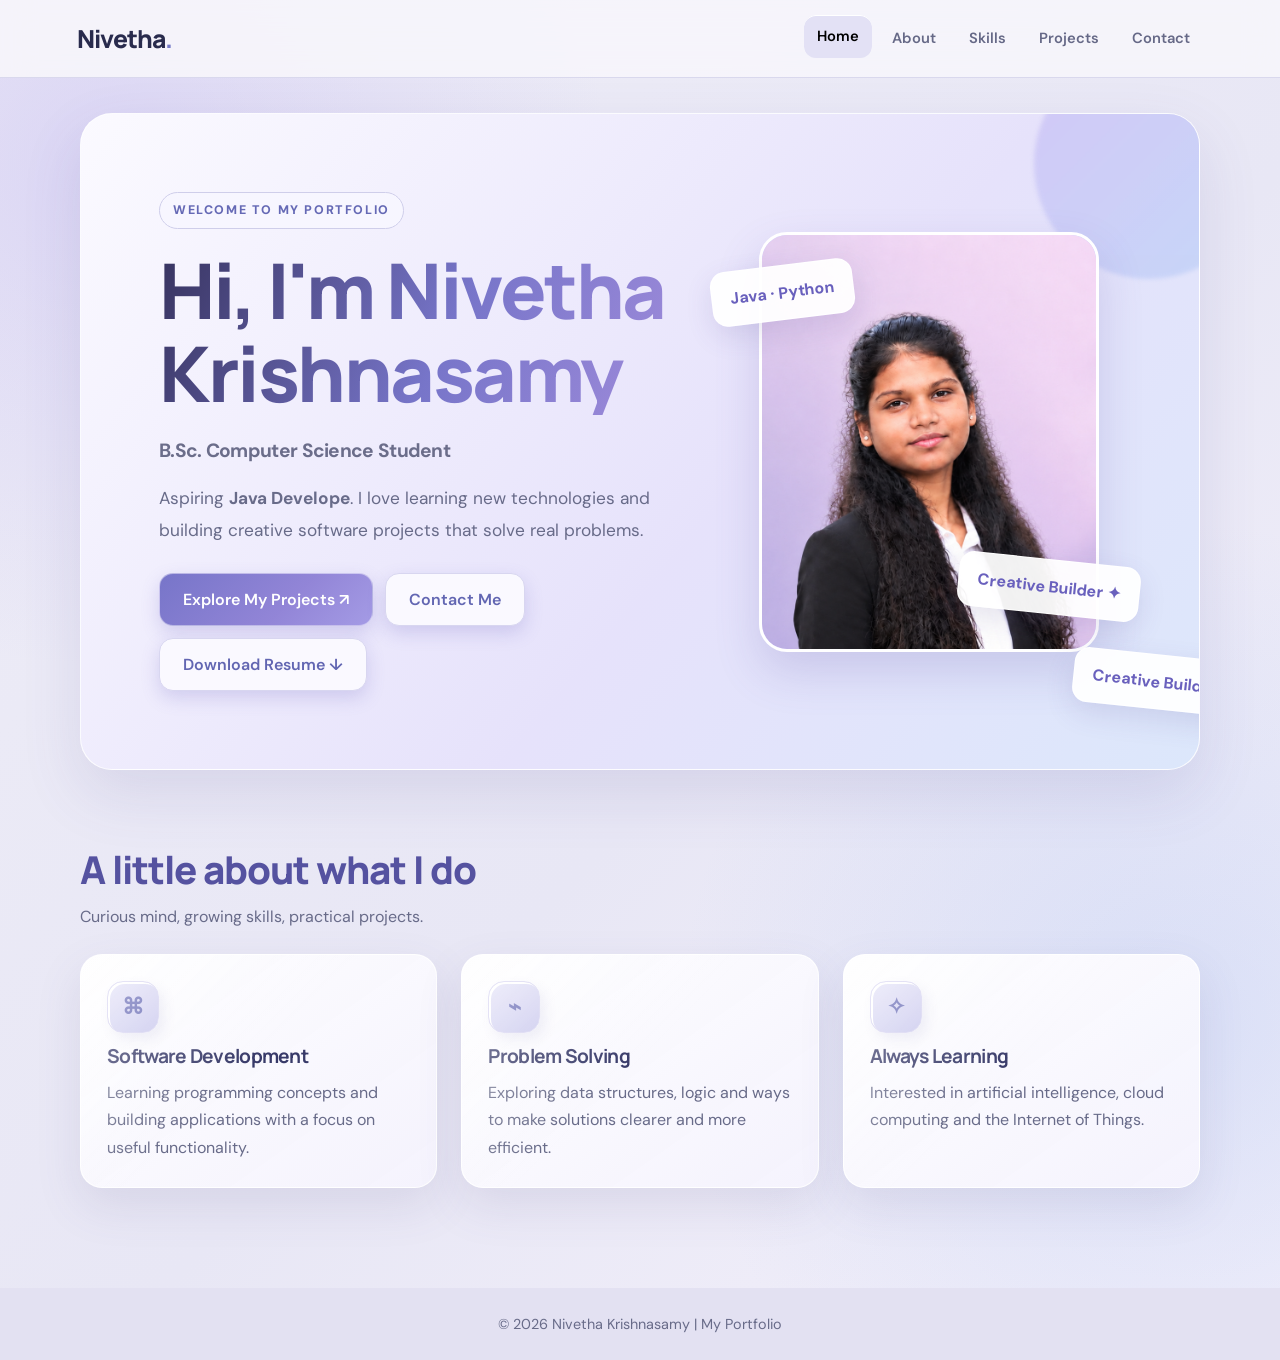
==== index.html @ 0d87b53e "Initial portfolio" ====
<!DOCTYPE html>
<html lang="en">
<head>
    <meta charset="UTF-8">
    <meta name="viewport" content="width=device-width, initial-scale=1.0">
    <title>Nivetha | Portfolio</title>
    <link rel="stylesheet" href="style.css">
</head>
<body>

<header>
    <a class="logo" href="index.html">Nivetha<span>.</span></a>
    <nav>
        <a class="active" href="index.html">Home</a>
        <a href="about.html">About</a>
        <a href="skills.html">Skills</a>
        <a href="projects.html">Projects</a>
        <a href="contact.html">Contact</a>
    </nav>
</header>

<main>
    <section class="hero">
        <div>
            <span class="eyebrow">WELCOME TO MY PORTFOLIO</span>
            <h1>Hi, I'm <span>Nivetha Krishnasamy</span></h1>
            <h2>B.Sc. Computer Science Student</h2>

            <p class="lead">
                Aspiring <strong id="typing-text">Java Developer</strong>.
                I love learning new technologies and building creative
                software projects that solve real problems.
            </p>

            <div class="actions">
                <a class="btn" href="projects.html">Explore My Projects ↗</a>
                <a class="btn secondary" href="contact.html">Contact Me</a>
                <a class="btn secondary"
                   href="resume/nivetha-resume.pdf" download>
                    Download Resume ↓
                </a>
            </div>
        </div>
        

<div class="visual">
    <div class="floating float-a">Java · Python</div>

    <div class="profile-card">
        <img src="images/profile.png"
     alt="Nivetha's profile photo">
    </div>

    <div class="floating float-b">Creative Builder ✦</div>
</div>



            <div class="floating float-b">Creative Builder ✦</div>
        </div>
    </section>

    <section class="section">
        <div class="section-head">
            <h2>A little about what I do</h2>
            <p>Curious mind, growing skills, practical projects.</p>
        </div>

        <div class="cards">
            <article class="card">
                <div class="icon-tile">⌘</div>
                <h3>Software Development</h3>
                <p>
                    Learning programming concepts and building applications
                    with a focus on useful functionality.
                </p>
            </article>

            <article class="card">
                <div class="icon-tile">⌁</div>
                <h3>Problem Solving</h3>
                <p>
                    Exploring data structures, logic and ways to make
                    solutions clearer and more efficient.
                </p>
            </article>

            <article class="card">
                <div class="icon-tile">✧</div>
                <h3>Always Learning</h3>
                <p>
                    Interested in artificial intelligence, cloud computing
                    and the Internet of Things.
                </p>
            </article>
        </div>
    </section>
</main>

<footer>© 2026 Nivetha Krishnasamy | My Portfolio</footer>

<script src="script.js"></script>
</body>
</html>
---- style.css ----
@import url('https://fonts.googleapis.com/css2?family=DM+Sans:wght@400;500;600;700&family=Manrope:wght@500;600;700;800&display=swap');

/* =========================
   1. THEME VARIABLES
========================= */

:root {
    --bg: #eeedf7;
    --bg2: #e4e3f1;
    --paper: #f9f8fd;
    --card: #ffffff;
    --ink: #292b4d;
    --muted: #686b89;
    --accent: #777bc7;
    --accent2: #9b8cdb;
    --line: #d8d7ec;

    --shadow: 0 18px 45px #5d5b9220;
    --shadow2: 0 24px 42px #7773b52b;

    --card-surface: linear-gradient(145deg, #fbfaff 0%, #efedf9 100%);
    --card-border: #d8d6ed;
    --card-shadow: 0 10px 0 #e0def1, 0 18px 35px #65639a18;
    --card-shadow-hover: 0 14px 0 #d7d4ed, 0 26px 42px #65639a26;
}

/* =========================
   2. GLOBAL STYLES
========================= */

* {
    box-sizing: border-box;
    margin: 0;
    padding: 0;
}

html {
    scroll-behavior: smooth;
}

body {
    font-family: 'DM Sans', sans-serif;
    background:
        radial-gradient(circle at 10% 5%, #dad8f0 0, transparent 32%),
        linear-gradient(135deg, var(--bg), #f4f1f9 55%, #e4e6f5);
    color: var(--ink);
    line-height: 1.7;
    min-height: 100vh;
}

a {
    color: inherit;
    text-decoration: none;
}

main {
    max-width: 1180px;
    width: 88%;
    margin: auto;
    min-height: 72vh;
}

/* =========================
   3. HEADER AND NAVIGATION
========================= */

header {
    position: sticky;
    top: 0;
    z-index: 10;
    display: flex;
    align-items: center;
    justify-content: space-between;
    gap: 22px;
    padding: 17px max(6%, calc((100% - 1180px) / 2));
    background: #f7f6fbe8;
    backdrop-filter: blur(18px);
    border-bottom: 1px solid #d9d8ed;
}

.logo {
    font: 800 1.55rem Manrope, sans-serif;
    color: var(--ink);
    letter-spacing: -1px;
}

.logo span {
    color: var(--accent);
}

nav {
    display: flex;
    align-items: center;
    gap: 7px;
    flex-wrap: wrap;
}

nav a {
    padding: 9px 13px;
    border-radius: 12px;
    color: #666987;
    font-weight: 600;
    font-size: .92rem;
    transition: .25s;
}

nav a:hover,
nav a.active {
    background: #e3e1f5;
    color: #565aa9;
    box-shadow: inset 0 1px #ffffff;
}

/* =========================
   4. HOME HERO SECTION
========================= */

.hero {
    display: grid;
    grid-template-columns: 1.15fr .85fr;
    gap: 60px;
    align-items: center;
    padding: 90px 0 75px;
}

.eyebrow {
    display: inline-flex;
    padding: 7px 13px;
    border: 1px solid #cfceea;
    border-radius: 30px;
    background: #f7f6ff;
    color: #6569b5;
    font-size: .78rem;
    font-weight: 800;
    letter-spacing: 1.6px;
}

.hero h1,
.page-title {
    font: 800 clamp(2.5rem, 5.4vw, 4.6rem) / 1.1 Manrope, sans-serif;
    letter-spacing: -2.5px;
    margin: 20px 0;
    color: #292b4d;
}

.hero h1 span,
.page-title span {
    color: #777bc7;
}

.hero h2 {
    font-size: 1.2rem;
    color: #6b6d8a;
    margin-bottom: 15px;
}

.lead {
    font-size: 1.08rem;
    color: var(--muted);
    max-width: 600px;
}

.actions {
    display: flex;
    gap: 12px;
    flex-wrap: wrap;
    margin-top: 26px;
}

/* =========================
   5. BUTTONS
========================= */

.btn {
    display: inline-flex;
    align-items: center;
    justify-content: center;
    padding: 12px 19px;
    border-radius: 13px;
    background: linear-gradient(135deg, #777bc7, #9990dc);
    color: #ffffff;
    font-weight: 700;
    border: 1px solid #8986d1;
    box-shadow: 0 8px 18px #777bc735;
    transition: transform .25s, box-shadow .25s;
    cursor: pointer;
    font: inherit;
}

.btn:hover {
    transform: translateY(-4px);
    box-shadow: 0 14px 25px #777bc74a;
}

.btn.secondary {
    background: #faf9ff;
    color: #6266b2;
    border-color: #d8d6f0;
}

.btn:disabled {
    opacity: .65;
    cursor: wait;
    transform: none;
}

/* =========================
   6. HOME PROFILE VISUAL
========================= */

.visual {
    position: relative;
    min-height: 360px;
    display: grid;
    place-items: center;
    perspective: 1000px;
}

.profile-card {
    position: relative;
    width: min(310px, 90%);
    aspect-ratio: 4 / 5;
    border-radius: 30px;
    background: linear-gradient(145deg, #ffffff, #e6e4f6);
    border: 1px solid #ffffff;
    box-shadow: 20px 22px 0 #d2d0eb, 0 35px 65px #62619c30;
    transform: rotate(4deg);
    display: grid;
    place-items: center;
    overflow: hidden;

    
/* Fix profile photo display */
.profile-card {
    position: relative;
    width: 320px;
    height: 380px;
    overflow: hidden;
    border-radius: 28px;
    background: #e9e3f8;
    isolation: isolate;
}

.profile-card img {
    position: relative;
    z-index: 2;
    display: block;
    width: 100%;
    height: 100%;
    object-fit: cover;
    object-position: center top;
    border-radius: inherit;
}

/* Hide decorative overlays covering the photo */
.profile-card::before,
.profile-card::after {
    content: none !important;
    display: none !important;
}

}

.profile-card::before {
    content: '';
    position: absolute;
    width: 250px;
    height: 250px;
    border-radius: 50%;
    background: linear-gradient(135deg, #c8c6ef, #a4a5df);
    top: -55px;
    right: -70px;
}

.profile-card::after {
    content: 'N.';
    font: 800 8rem Manrope, sans-serif;
    color: #777bc7;
    opacity: .95;
    text-shadow: 4px 7px #d7d5f0;
    z-index: 1;
}

.floating {
    position: absolute;
    border-radius: 22px;
    background: #fbfaff;
    border: 1px solid #ffffff;
    box-shadow: var(--shadow);
    padding: 14px 18px;
    font-weight: 800;
    color: #696cba;
}

.float-a {
    top: 32px;
    left: 0;
    transform: rotate(-7deg);
}

.float-b {
    right: 0;
    bottom: 40px;
    transform: rotate(6deg);
}

/* =========================
   7. SECTIONS AND HEADINGS
========================= */

.section {
    padding: 38px 0 65px;
}

.section-head {
    margin-bottom: 24px;
}

.section-head h2 {
    font: 800 clamp(1.8rem, 3vw, 2.5rem) Manrope, sans-serif;
    letter-spacing: -1px;
}

.section-head p {
    color: var(--muted);
    margin-top: 7px;
}

.page-intro {
    padding: 70px 0 32px;
}

.page-intro .page-title {
    font-size: clamp(2.4rem, 5vw, 3.7rem);
}

.page-intro p {
    max-width: 720px;
    color: var(--muted);
}

/* =========================
   8. COMMON 3D CARDS
========================= */

.cards {
    display: grid;
    grid-template-columns: repeat(3, minmax(0, 1fr));
    align-items: stretch;
    gap: 24px;
}

.card,
.about-panel,
.list-item,
.contact-box,
.contact-form {
    background: var(--card-surface);
    border: 1px solid var(--card-border);
    border-radius: 23px;
    box-shadow: var(--card-shadow);
    transition:
        transform .28s ease,
        box-shadow .28s ease,
        border-color .28s ease;
    transform-style: preserve-3d;
}

.card {
    height: 100%;
    display: flex;
    flex-direction: column;
    align-items: flex-start;
    padding: 26px;
}

.card:hover,
.about-panel:hover,
.list-item:hover,
.contact-box:hover,
.contact-form:hover {
    transform: translateY(-5px);
    box-shadow: var(--card-shadow-hover);
    border-color: #c4c1e7;
}

.card h3 {
    font: 700 1.2rem Manrope, sans-serif;
    margin: 10px 0;
    color: #383a69;
}

.card p {
    color: var(--muted);
}

.icon-tile {
    width: 52px;
    height: 52px;
    display: grid;
    place-items: center;
    flex-shrink: 0;
    border-radius: 16px;
    background: linear-gradient(145deg, #e4e2f8, #c9c8ed);
    color: #6669b4;
    font-size: 1.35rem;
    font-weight: 800;
    border: 1px solid #d7d4f1;
    box-shadow: inset 2px 2px #ffffff, 5px 6px 12px #7777ae20;
}

/* =========================
   9. ABOUT PAGE
========================= */

.about-page {
    --about-text: #302e50;
    --about-muted: #6e6c89;
}

.about-page .page-intro {
    max-width: 850px;
    margin: 0 auto;
    text-align: center;
}

.about-page .page-intro p {
    max-width: 690px;
    margin: 18px auto 0;
    line-height: 1.9;
}

.about-page .page-title span {
    background: linear-gradient(120deg, #8070d8, #9c83dc, #658bd5);
    -webkit-background-clip: text;
    background-clip: text;
    color: transparent;
}

.about-layout {
    display: grid;
    grid-template-columns: minmax(260px, .85fr) minmax(0, 1.5fr);
    gap: 24px;
    align-items: stretch;
}

.about-panel {
    position: relative;
    overflow: hidden;
    padding: 36px 30px;
    min-height: 350px;
    background:
        radial-gradient(ellipse at top right, #ffffffeb, transparent 48%),
        linear-gradient(145deg, #e6e4ff 0%, #e4edff 55%, #f0e5ff 100%);
    box-shadow:
        0 8px 0 #d4d2f0,
        0 18px 35px #5b539921,
        inset 0 1px 0 #ffffff;
    transform: perspective(1000px) rotateY(2deg);
}

.about-page .about-panel:hover {
    transform: perspective(1000px) rotateY(0deg) translateY(-8px);
    box-shadow:
        0 12px 0 #d4d2f0,
        0 28px 45px #5b539933,
        inset 0 1px 0 #ffffff;
}

.about-page .icon-tile {
    width: 66px;
    height: 66px;
    margin-bottom: 28px;
    border-radius: 21px;
    background: linear-gradient(145deg, #ffffff, #dcd7ff);
    color: #7867cf;
    font-size: 31px;
    box-shadow: 0 7px 0 #c9c2f1, 0 13px 22px #5a4ca524;
}

.about-label {
    display: block;
    margin-bottom: 9px;
    color: #7867bd;
    font-size: 10px;
    font-weight: 800;
    letter-spacing: 2px;
}

.about-page .about-panel h2,
.about-page .list-item h2 {
    margin: 0 0 13px;
    color: var(--about-text);
    font-size: 22px;
    font-weight: 750;
}

.about-page .about-panel > p,
.about-page .list-item p {
    color: var(--about-muted);
    font-size: 14px;
    line-height: 1.85;
}

.about-page .about-panel > p {
    margin-bottom: 23px;
}

.chips {
    display: flex;
    flex-wrap: wrap;
    gap: 9px;
    margin-top: 18px;
}

.chip {
    display: inline-flex;
    align-items: center;
    padding: 8px 12px;
    border: 1px solid #d5d2ee;
    border-radius: 12px;
    background: #e8e6f7;
    color: #595da6;
    font-size: .9rem;
    font-weight: 700;
    transition: transform .2s ease, background .2s ease;
}

.chip:hover {
    transform: translateY(-2px);
    background: #dedbf4;
}

.about-page .chip {
    border-radius: 999px;
    background: #ffffffa6;
    border-color: #7d6bc72e;
    color: #6256a5;
    font-size: 11px;
    box-shadow: 0 3px 8px #5a4ca510;
}

.about-page .chip:hover {
    transform: translateY(-3px);
    background: #ffffff;
}

.about-decoration {
    position: absolute;
    right: 22px;
    bottom: 7px;
    color: #7867cf3b;
    font-size: 100px;
    line-height: 1;
    pointer-events: none;
}

.list {
    display: grid;
    grid-template-columns: 1fr;
    gap: 18px;
}

.list-item {
    display: grid;
    grid-template-columns: 53px minmax(0, 1fr);
    align-items: start;
    gap: 18px;
    padding: 25px;
    background: linear-gradient(135deg, #ffffff 0%, #f8f7ff 62%, #eef2ff 100%);
}

.list-item strong {
    display: block;
    font: 800 1.08rem Manrope, sans-serif;
    color: #5559a5;
    margin-bottom: 7px;
}

.about-page .list-item p {
    margin: 7px 0 0;
}

.about-page .list-item p + p {
    margin-top: 8px;
}

.about-card-icon {
    display: grid;
    place-items: center;
    width: 49px;
    height: 49px;
    border: 1px solid #fffffff2;
    border-radius: 16px;
    background: linear-gradient(145deg, #e9e5ff, #d9e7ff);
    color: #7262c4;
    font-size: 14px;
    font-weight: 800;
    box-shadow: 0 4px 0 #d5d2f0, 0 8px 15px #6455af1a;
    transition: transform .3s ease;
}

.about-page .list-item:hover .about-card-icon {
    transform: translateY(-3px) rotate(-5deg);
}

/* =========================
   10. PROJECT CARDS
========================= */

.cards > .card .project-buttons {
    margin-top: auto;
    padding-top: 18px;
}

.cards > .card .tech-description:not([hidden]) {
    width: 100%;
}

.project-extra {
    margin-top: 14px;
}

.project-buttons {
    margin-top: 16px;
}

.tech-tags {
    display: flex;
    flex-wrap: wrap;
    gap: 8px;
    margin-top: 14px;
}

.tech-tags button {
    border: 1px solid #d5d2ee;
    background: #e8e6f7;
    border-radius: 12px;
    padding: 7px 10px;
    color: #595da6;
    cursor: pointer;
    transition: transform .2s ease, background .2s ease;
}

.tech-tags button:hover {
    transform: translateY(-2px);
    background: #dedbf4;
}

.tech-description {
    margin-top: 12px;
    padding: 12px;
    background: #f0effb;
    border-radius: 12px;
    color: #5f6284;
}

/* =========================
   11. CONTACT PAGE
========================= */

.contact-layout {
    display: grid;
    grid-template-columns: minmax(0, .8fr) minmax(0, 1.2fr);
    align-items: stretch;
    gap: 24px;
    padding-bottom: 70px;
}

.contact-box,
.contact-form {
    padding: 30px;
}

.contact-box h2,
.contact-form h2 {
    font: 800 1.35rem Manrope, sans-serif;
    color: #383a69;
    margin: 13px 0;
}

.contact-box p {
    color: var(--muted);
    margin: 10px 0;
}

.contact-box a {
    overflow-wrap: anywhere;
}

.contact-form label {
    display: block;
    font-weight: 700;
    font-size: .9rem;
    margin: 12px 0 5px;
}

.contact-form input,
.contact-form textarea {
    width: 100%;
    padding: 13px 14px;
    border: 1px solid #d5d3eb;
    background: #fbfaff;
    border-radius: 13px;
    font: inherit;
    color: var(--ink);
    outline: none;
}

.contact-form input:focus,
.contact-form textarea:focus {
    border-color: #8b89d0;
    box-shadow: 0 0 0 4px #b9b6eb35;
}

.contact-form textarea {
    min-height: 140px;
    resize: vertical;
}

.form-actions {
    margin-top: 16px;
}

.status {
    margin-top: 12px;
    color: #5559a2;
    font-weight: 700;
    overflow-wrap: anywhere;
}

/* =========================
   12. FOOTER
========================= */

footer {
    text-align: center;
    padding: 24px;
    margin-top: 20px;
    background: #e3e1f2;
    border-top: 1px solid #d3d1e9;
    color: #686b89;
    font-size: .9rem;
}

.menu-toggle {
    display: none;
}

/* =========================
   13. TABLET RESPONSIVE
========================= */

@media (max-width: 800px) {
    header {
        align-items: flex-start;
        flex-direction: column;
        padding: 14px 6%;
    }

    nav {
        gap: 2px;
    }

    nav a {
        padding: 7px 9px;
        font-size: .85rem;
    }

    .hero {
        grid-template-columns: 1fr;
        gap: 25px;
        padding: 55px 0;
    }

    .visual {
        min-height: 300px;
    }

    .cards {
        grid-template-columns: repeat(2, minmax(0, 1fr));
    }

    .about-layout,
    .contact-layout {
        grid-template-columns: 1fr;
        align-items: stretch;
    }

    .about-page .about-panel {
        min-height: auto;
        transform: none;
    }

    .about-page .about-panel:hover {
        transform: translateY(-5px);
    }

    .about-panel,
    .list-item,
    .contact-box,
    .contact-form {
        padding: 23px;
    }

    .about-page .page-intro {
        margin-top: 35px;
    }
}

/* =========================
   14. MOBILE RESPONSIVE
========================= */

@media (max-width: 540px) {
    main {
        width: 90%;
    }

    .cards {
        grid-template-columns: 1fr;
    }

    .hero h1 {
        letter-spacing: -1.5px;
    }

    .page-intro {
        padding-top: 48px;
    }

    .card {
        padding: 22px;
    }

    .visual {
        min-height: 275px;
    }

    .profile-card {
        width: 235px;
    }

    .float-a {
        left: 2px;
    }

    .float-b {
        right: 0;
    }

    .about-page .about-layout {
        padding: 12px 0 55px;
    }

    .about-page .about-panel {
        padding: 27px 23px;
        border-radius: 23px;
    }

    .about-page .list-item {
        grid-template-columns: 43px minmax(0, 1fr);
        gap: 13px;
        padding: 19px 16px;
        border-radius: 20px;
    }

    .about-page .about-card-icon {
        width: 41px;
        height: 41px;
        border-radius: 13px;
    }

    .about-page .about-panel h2,
    .about-page .list-item h2 {
        font-size: 19px;
    }
}

/* =========================
   15. ACCESSIBILITY
========================= */

@media (prefers-reduced-motion: reduce) {
    *,
    *::before,
    *::after {
        scroll-behavior: auto !important;
        transition: none !important;
        animation: none !important;
    }
}
```css
/* ===================================
   PERIWINKLE DREAM — PREMIUM UPGRADE
   =================================== */

:root {
    --bg: #eeedf7;
    --bg-soft: #e5e3f3;
    --surface: #fbfaff;
    --purple: #7775c9;
    --purple-dark: #5e5cb0;
    --lilac: #aaa0e5;
    --blue: #a6b8ef;
    --text: #292846;
    --muted: #70708e;
    --border: rgba(119, 117, 201, 0.18);
    --shadow:
        0 12px 30px rgba(85, 79, 150, 0.10),
        0 3px 8px rgba(85, 79, 150, 0.06);
}

/* Soft gradient background */
body {
    background:
        radial-gradient(
            circle at 8% 12%,
            rgba(181, 167, 239, 0.32),
            transparent 30%
        ),
        radial-gradient(
            circle at 92% 75%,
            rgba(165, 190, 242, 0.30),
            transparent 32%
        ),
        linear-gradient(135deg, #eeedf7, #e8e7f5 55%, #f4f1fb);

    color: var(--text);
    overflow-x: hidden;
}

/* Smooth scrolling */
html {
    scroll-behavior: smooth;
}

/* Attractive headings */
h1,
h2,
h3 {
    letter-spacing: -0.7px;
}

h1 {
    background: linear-gradient(
        115deg,
        #37335f,
        #7775c9 55%,
        #a08cdb
    );

    -webkit-background-clip: text;
    background-clip: text;
    -webkit-text-fill-color: transparent;
}

/* Premium navigation */
header {
    backdrop-filter: blur(16px);
    -webkit-backdrop-filter: blur(16px);
}

nav a {
    transition:
        color 0.3s ease,
        background 0.3s ease,
        transform 0.3s ease;
}

nav a:hover,
nav a.active {
    color: var(--purple-dark);
    transform: translateY(-2px);
}

/* Gradient buttons */
button,
.btn,
a.btn,
.primary-btn {
    background: linear-gradient(
        135deg,
        #7775c9,
        #9285d7 60%,
        #a49be5
    );

    color: #ffffff;
    border: 1px solid rgba(255, 255, 255, 0.45);
    border-radius: 14px;
    padding: 12px 23px;
    font-weight: 600;
    box-shadow: 0 7px 18px rgba(103, 96, 190, 0.22);

    transition:
        transform 0.3s ease,
        box-shadow 0.3s ease,
        filter 0.3s ease;
}

button:hover,
.btn:hover,
a.btn:hover,
.primary-btn:hover {
    transform: translateY(-4px);
    box-shadow: 0 13px 25px rgba(103, 96, 190, 0.30);
    filter: saturate(1.12);
}

/* 3D card effect */
.card,
.skill-card,
.project-card,
.info-card,
.about-card,
.interest-card,
.education-card {
    position: relative;
    background: linear-gradient(
        145deg,
        rgba(255, 255, 255, 0.96),
        rgba(245, 243, 253, 0.94)
    );

    border: 1px solid rgba(255, 255, 255, 0.95);
    border-radius: 22px;
    box-shadow: var(--shadow);

    transition:
        transform 0.35s ease,
        box-shadow 0.35s ease,
        border-color 0.35s ease;

    transform-style: preserve-3d;
}

/* Soft highlight inside cards */
.card::before,
.skill-card::before,
.project-card::before,
.info-card::before,
.about-card::before,
.interest-card::before,
.education-card::before {
    content: "";
    position: absolute;
    inset: 0;
    border-radius: inherit;
    background: linear-gradient(
        135deg,
        rgba(255, 255, 255, 0.48),
        transparent 48%
    );

    pointer-events: none;
}

/* Lift on hover */
.card:hover,
.skill-card:hover,
.project-card:hover,
.info-card:hover,
.about-card:hover,
.interest-card:hover,
.education-card:hover {
    transform: translateY(-9px) rotateX(2deg);
    box-shadow:
        0 22px 42px rgba(91, 83, 161, 0.17),
        0 7px 15px rgba(91, 83, 161, 0.08);

    border-color: rgba(143, 130, 220, 0.42);
}

/* Skill badges */
.skill-card span,
.skill-tag,
.tech-tag {
    display: inline-block;
    background: linear-gradient(135deg, #eeebff, #e1e9ff);
    color: #57549e;
    border: 1px solid #dcd9f5;
    border-radius: 10px;
    padding: 7px 12px;
    margin: 4px;

    transition:
        transform 0.25s ease,
        background 0.25s ease;
}

.skill-card span:hover,
.skill-tag:hover,
.tech-tag:hover {
    transform: translateY(-3px) scale(1.04);
    background: linear-gradient(135deg, #ded8ff, #d8e4ff);
}

/* Project card images */
.project-card img,
.card img {
    transition: transform 0.45s ease;
}

.project-card:hover img,
.card:hover img {
    transform: scale(1.035);
}

/* Form inputs */
input,
textarea,
select {
    background: rgba(255, 255, 255, 0.82);
    color: var(--text);
    border: 1px solid #d7d4ed;
    border-radius: 12px;
    padding: 12px 14px;
    transition:
        border-color 0.25s ease,
        box-shadow 0.25s ease;
}

input:focus,
textarea:focus,
select:focus {
    outline: none;
    border-color: var(--purple);
    box-shadow: 0 0 0 4px rgba(119, 117, 201, 0.13);
}

/* Footer */
footer {
    border-top: 1px solid var(--border);
    color: var(--muted);
}

/* Keyboard accessibility */
a:focus-visible,
button:focus-visible {
    outline: 3px solid #9b91e1;
    outline-offset: 4px;
}

/* Mobile responsive */
@media (max-width: 768px) {
    .card,
    .skill-card,
    .project-card,
    .info-card,
    .about-card,
    .interest-card,
    .education-card {
        border-radius: 18px;
    }

    .card:hover,
    .skill-card:hover,
    .project-card:hover,
    .info-card:hover,
    .about-card:hover,
    .interest-card:hover,
    .education-card:hover {
        transform: translateY(-4px);
    }

    button,
    .btn,
    a.btn,
    .primary-btn {
        padding: 11px 18px;
    }
}

/* Reduce motion when requested */
@media (prefers-reduced-motion: reduce) {
    *,
    *::before,
    *::after {
        scroll-behavior: auto !important;
        animation-duration: 0.01ms !important;
        transition-duration: 0.01ms !important;
    }
}
```css
/* ==========================================
   NIVETHA PORTFOLIO — PAGE-BY-PAGE DESIGN
   Theme: Periwinkle Dream
   ========================================== */

/* SHARED DESIGN */
body {
    background:
        radial-gradient(ellipse at 10% 5%,
            #dcd8f5 0%, transparent 34%),
        radial-gradient(ellipse at 95% 55%,
            #dce5fa 0%, transparent 30%),
        #eeedf7;
    color: #292846;
}

main {
    width: min(1120px, 92%);
    margin-inline: auto;
}

section {
    margin-block: 35px;
}

section h2 {
    color: #5552a0;
    letter-spacing: -0.7px;
}

a, button {
    transition: all 0.3s ease;
}

a:focus-visible,
button:focus-visible,
input:focus-visible,
textarea:focus-visible {
    outline: 3px solid #a49be5;
    outline-offset: 3px;
}

/* HOME — BOLD HERO */
body:not(.about-page):not(.skills-page)
:not(.projects-page):not(.contact-page) main {
    padding-block: 28px;
}

.hero,
.home-hero {
    position: relative;
    isolation: isolate;
    padding: clamp(32px, 7vw, 78px);
    border: 1px solid rgba(255,255,255,.85);
    border-radius: 32px;
    background: linear-gradient(
        130deg, #fbfaff, #e6e2fb 58%, #dce7fb
    );
    box-shadow: 0 24px 60px rgba(87, 78, 157, .13);
    overflow: hidden;
}

.hero::after,
.home-hero::after {
    content: "";
    position: absolute;
    z-index: -1;
    width: 230px;
    height: 230px;
    right: -65px;
    top: -65px;
    border-radius: 50%;
    background: linear-gradient(135deg, #c8baf4, #b8d0f7);
    filter: blur(2px);
    opacity: .65;
}

.hero h1,
.home-hero h1 {
    font-size: clamp(2.5rem, 6vw, 4.8rem);
    line-height: 1.08;
}

.hero p,
.home-hero p {
    max-width: 650px;
    line-height: 1.85;
}

/* ABOUT — PROFILE AND TIMELINE */
.about-page main {
    padding-block: 30px;
}

.about-page .interest-card,
.about-page .info-card,
.about-page .about-card,
.about-page .education-card {
    padding: 25px;
    border-radius: 24px;
    background: linear-gradient(145deg, #fff, #f0edff);
    border: 1px solid #fff;
    box-shadow: 0 14px 32px rgba(91, 83, 161, .12);
    transition: transform .35s ease, box-shadow .35s ease;
}

.about-page .interest-card:hover,
.about-page .info-card:hover,
.about-page .about-card:hover,
.about-page .education-card:hover {
    transform: translateY(-7px) rotateX(2deg);
    box-shadow: 0 24px 42px rgba(91, 83, 161, .19);
}

/* SKILLS — RAISED SKILL TILES */
.skills-page main {
    padding-block: 25px;
}

.skills-page .skill-card {
    padding: 25px;
    border-radius: 22px;
    background: linear-gradient(145deg, #fff, #e9e7fa);
    border: 1px solid #fff;
    box-shadow:
        0 10px 0 #d9d5f0,
        0 18px 30px rgba(84, 78, 150, .12);
    transition: transform .3s ease, box-shadow .3s ease;
}

.skills-page .skill-card:hover {
    transform: translateY(-8px) rotate(-1deg);
    box-shadow:
        0 5px 0 #c8c2eb,
        0 24px 38px rgba(84, 78, 150, .19);
}

.skills-page .skill-card h2,
.skills-page .skill-card h3 {
    color: #5e5bb0;
}

/* PROJECTS — PORTFOLIO SHOWCASE */
.projects-page main {
    padding-block: 25px;
}

.projects-page .project-card {
    position: relative;
    padding: 26px;
    border-radius: 25px;
    background: linear-gradient(145deg, #fff, #efedfc);
    border: 1px solid #fff;
    box-shadow: 0 12px 30px rgba(84, 78, 150, .12);
    overflow: hidden;
    transition: transform .35s ease, box-shadow .35s ease;
}

.projects-page .project-card::before {
    content: "";
    display: block;
    height: 5px;
    margin: -26px -26px 22px;
    background: linear-gradient(90deg, #7775c9, #a9a0e9, #b8d0f7);
}

.projects-page .project-card:hover {
    transform: translateY(-8px);
    box-shadow: 0 24px 44px rgba(84, 78, 150, .19);
}

.projects-page .project-card a {
    color: #625fb6;
    font-weight: 700;
}

/* CONTACT — PREMIUM FORM */
.contact-page .contact-intro {
    padding: clamp(25px, 5vw, 50px);
    border-radius: 28px;
    background: linear-gradient(130deg, #fbfaff, #e6e2fb, #e0eafa);
    box-shadow: 0 18px 42px rgba(84, 78, 150, .12);
}

.contact-page form {
    padding: clamp(20px, 4vw, 36px);
    border: 1px solid #fff;
    border-radius: 24px;
    background: rgba(255,255,255,.78);
    box-shadow: 0 15px 35px rgba(84, 78, 150, .12);
}

.contact-page input,
.contact-page textarea {
    width: 100%;
    box-sizing: border-box;
    padding: 13px 15px;
    border: 1px solid #d8d4ef;
    border-radius: 12px;
    background: #fff;
    transition: border-color .25s, box-shadow .25s;
}

.contact-page input:focus,
.contact-page textarea:focus {
    outline: none;
    border-color: #7775c9;
    box-shadow: 0 0 0 4px rgba(119,117,201,.13);
}

/* BUTTONS */
button,
.btn,
.primary-btn {
    border-radius: 13px;
    box-shadow: 0 7px 18px rgba(103, 96, 190, .20);
}

button:hover,
.btn:hover,
.primary-btn:hover {
    transform: translateY(-3px);
    box-shadow: 0 12px 25px rgba(103, 96, 190, .28);
}

/* RESPONSIVE */
@media (max-width: 768px) {
    .hero,
    .home-hero,
    .contact-page .contact-intro {
        border-radius: 22px;
        padding: 25px;
    }

    .about-page .interest-card,
    .about-page .info-card,
    .about-page .about-card,
    .about-page .education-card,
    .skills-page .skill-card,
    .projects-page .project-card {
        border-radius: 18px;
    }

    .skills-page .skill-card:hover,
    .projects-page .project-card:hover,
    .about-page .info-card:hover,
    .about-page .about-card:hover {
        transform: translateY(-4px);
    }
}

@media (prefers-reduced-motion: reduce) {
    *,
    *::before,
    *::after {
        animation-duration: .01ms !important;
        transition-duration: .01ms !important;
    }
}


.profile-card {
    width: 320px;
    height: 380px;
    border-radius: 28px;
    overflow: hidden;
    background: #e9e3f8;
    box-shadow: 0 20px 45px rgba(70, 50, 110, 0.2);
}

.profile-card img {
    width: 100%;
    height: 100%;
    object-fit: cover;
    object-position: center top;
    display: block;
}

/* ===== FULL PROFILE PHOTO - LAVENDER THEME ===== */

.visual {
    position: relative;
    display: flex;
    align-items: center;
    justify-content: center;
    min-width: 0;
}

.profile-card {
    position: relative;
    width: min(100%, 360px);
    height: 440px;
    padding: 9px;
    overflow: hidden;
    border: 2px solid rgba(255, 255, 255, 0.9);
    border-radius: 30px;
    background: linear-gradient(145deg, #dcd7ff, #eee9ff);
    box-shadow: 0 22px 55px rgba(91, 76, 165, 0.22);
    transform: rotate(2deg);
}

/* Display the whole photo */
.profile-card img {
    display: block;
    position: relative;
    z-index: 2;
    width: 100%;
    height: 100%;
    object-fit: contain;
    object-position: center;
    border-radius: 22px;
    background: #e6e0fa;
}

/* Remove old decorative shapes inside the photo card */
.profile-card::before,
.profile-card::after {
    content: none !important;
    display: none !important;
}

.profile-card .initial,
.profile-card .monogram,
.profile-card .profile-letter {
    display: none !important;
}

/* Floating labels */
.floating {
    position: absolute;
    z-index: 3;
    padding: 13px 18px;
    border: 1px solid rgba(255, 255, 255, 0.9);
    border-radius: 15px;
    background: rgba(255, 255, 255, 0.94);
    color: #6960bd;
    font-weight: 700;
    box-shadow: 0 10px 28px rgba(85, 72, 150, 0.14);
}

.float-a {
    top: 8%;
    left: -7%;
}

.float-b {
    right: -5%;
    bottom: 9%;
}

/* Mobile responsive */
@media (max-width: 768px) {
    .visual {
        width: 100%;
        margin: 30px auto;
    }

    .profile-card {
        width: min(82vw, 340px);
        height: 410px;
    }

    .float-a {
        left: 0;
    }

    .float-b {
        right: 0;
    }
}

/* ===== FINAL PROFILE PHOTO FIX ===== */

.profile-card {
    position: relative;
    width: 340px;
    height: 420px;
    padding: 0;
    overflow: hidden;
    border: 3px solid #ffffff;
    border-radius: 28px;
    background: #dcd6fb;
    box-shadow: 0 20px 45px rgba(99, 83, 170, 0.20);
    transform: rotate(0deg);
}

.profile-card img {
    display: block;
    width: 100%;
    height: 100%;
    object-fit: cover;
    object-position: center 20%;
    border-radius: 25px;
    background: #dcd6fb;
}

/* Remove unwanted circle and shapes */
.profile-card::before,
.profile-card::after {
    content: none !important;
    display: none !important;
}

/* Keep only one Creative Builder label */
.visual > .float-b {
    display: block;
}

/* Remove duplicate extra floating labels */
.visual > .floating:not(.float-a):not(.float-b) {
    display: none !important;
}

@media (max-width: 768px) {
    .profile-card {
        width: min(82vw, 340px);
        height: 400px;
    }
}

/* ===== SKILLS PAGE: 3D LAVENDER DESIGN ===== */

.skills-page {
    background:
        radial-gradient(ellipse at 10% 15%, #d9d0ff 0%, transparent 35%),
        radial-gradient(ellipse at 90% 85%, #cbdcff 0%, transparent 38%),
        linear-gradient(135deg, #f7f3ff, #eeebff 55%, #e5eaff);
    background-attachment: fixed;
}

.skills-page main {
    max-width: 1200px;
    margin: 0 auto;
    padding: 45px 28px 90px;
}

.skills-page h1 {
    font-size: clamp(2.8rem, 5vw, 4.5rem);
    letter-spacing: -2px;
    background: linear-gradient(110deg, #292657, #7163d8, #9b8de9);
    -webkit-background-clip: text;
    background-clip: text;
    color: transparent;
}

.skills-page main > p {
    max-width: 680px;
    line-height: 1.9;
}

/* Skills card layout */
.skills-page .cards,
.skills-page .skills-grid {
    display: grid;
    grid-template-columns: repeat(3, minmax(0, 1fr));
    gap: 28px;
    margin-top: 65px;
    perspective: 1200px;
}

/* 3D glass cards */
.skills-page .card,
.skills-page .skill-card {
    position: relative;
    overflow: hidden;
    min-height: 270px;
    padding: 30px 26px;
    border: 1px solid rgba(255, 255, 255, 0.95);
    border-radius: 28px;
    background: linear-gradient(
        145deg,
        rgba(255, 255, 255, 0.96),
        rgba(231, 226, 255, 0.82)
    );
    box-shadow:
        0 12px 25px rgba(78, 66, 145, 0.09),
        0 25px 50px rgba(78, 66, 145, 0.08),
        inset 0 1px 0 #ffffff;
    transform-style: preserve-3d;
    transition:
        transform 0.4s ease,
        box-shadow 0.4s ease,
        border-color 0.4s ease;
}

/* Soft glow in the corner */
.skills-page .card::before,
.skills-page .skill-card::before {
    content: "";
    position: absolute;
    width: 150px;
    height: 150px;
    top: -75px;
    right: -65px;
    border-radius: 50%;
    background: linear-gradient(135deg, #c9c0ff, #a9c8ff);
    opacity: 0.42;
    filter: blur(2px);
    transition: transform 0.45s ease;
    pointer-events: none;
}

.skills-page .card:hover,
.skills-page .skill-card:hover {
    transform: translateY(-12px) rotateX(3deg) rotateY(-3deg);
    border-color: #c4b9ff;
    box-shadow:
        0 20px 35px rgba(92, 76, 180, 0.15),
        0 35px 65px rgba(92, 76, 180, 0.13);
}

.skills-page .card:hover::before,
.skills-page .skill-card:hover::before {
    transform: scale(1.5);
}

.skills-page .card h3,
.skills-page .skill-card h3 {
    position: relative;
    color: #373365;
    font-size: 1.25rem;
    margin: 18px 0 12px;
}

.skills-page .card p,
.skills-page .skill-card p {
    position: relative;
    color: #77759a;
    line-height: 1.8;
}

/* Icon tile */
.skills-page .icon-tile {
    position: relative;
    display: grid;
    place-items: center;
    width: 58px;
    height: 58px;
    border: 1px solid white;
    border-radius: 18px;
    background: linear-gradient(145deg, #e4deff, #c8c4ff);
    color: #6255c6;
    font-size: 1.55rem;
    box-shadow:
        5px 6px 0 #d4cefa,
        0 10px 22px rgba(99, 82, 180, 0.14);
    transition: transform 0.35s ease;
}

.skills-page .card:hover .icon-tile,
.skills-page .skill-card:hover .icon-tile {
    transform: translateY(-5px) rotate(-8deg) scale(1.06);
}

/* Skill tags */
.skills-page .card span,
.skills-page .skill-card span,
.skills-page .card .skill-tag,
.skills-page .skill-card .skill-tag {
    position: relative;
    display: inline-block;
    margin: 6px 5px 0 0;
    padding: 10px 14px;
    border: 1px solid #ddd7ff;
    border-radius: 13px;
    background: linear-gradient(135deg, #f0edff, #e1e5ff);
    color: #5e58ad;
    font-size: 0.9rem;
    font-weight: 650;
    transition:
        transform 0.25s ease,
        background 0.25s ease,
        box-shadow 0.25s ease;
}

.skills-page .card span:hover,
.skills-page .skill-card span:hover,
.skills-page .card .skill-tag:hover,
.skills-page .skill-card .skill-tag:hover {
    transform: translateY(-4px);
    background: linear-gradient(135deg, #d9d1ff, #cbdcff);
    box-shadow: 0 7px 15px rgba(99, 82, 180, 0.15);
}

/* Responsive */
@media (max-width: 900px) {
    .skills-page .cards,
    .skills-page .skills-grid {
        grid-template-columns: repeat(2, minmax(0, 1fr));
        gap: 20px;
    }
}

@media (max-width: 600px) {
    .skills-page main {
        padding: 35px 18px 60px;
    }

    .skills-page .cards,
    .skills-page .skills-grid {
        grid-template-columns: 1fr;
        margin-top: 35px;
    }

    .skills-page .card,
    .skills-page .skill-card {
        min-height: 230px;
        padding: 25px 22px;
    }
}

@media (prefers-reduced-motion: reduce) {
    .skills-page .card,
    .skills-page .skill-card,
    .skills-page .icon-tile {
        transition: none;
    }
}

/* ===================================
   UNIQUE 3D SKILLS CARDS - LAVENDER
=================================== */

.skills-page {
    background: linear-gradient(135deg, #e8e1ff 0%, #f8f5ff 48%, #dce7ff 100%);
}

/* Intro section */
.skills-page .page-intro {
    max-width: 1200px;
    margin: 0 auto;
    padding: 55px 28px 10px;
}

.skills-page .eyebrow {
    display: inline-block;
    padding: 9px 15px;
    border: 1px solid #d5ccff;
    border-radius: 30px;
    background: rgba(255,255,255,.65);
    color: #7462ce;
    font-size: .76rem;
    font-weight: 800;
    letter-spacing: 2px;
}

.skills-page .page-title {
    margin: 20px 0 14px;
    font-size: clamp(3rem, 6vw, 5rem);
    letter-spacing: -3px;
    color: #30285f;
}

.skills-page .page-title span {
    color: #8575e0;
}

.skills-page .page-intro p {
    max-width: 650px;
    color: #777394;
    line-height: 1.9;
}

/* Cards layout */
.skills-page .cards.section {
    max-width: 1200px;
    margin: 45px auto 100px;
    padding: 25px 28px;
    display: grid;
    grid-template-columns: repeat(2, minmax(0, 1fr));
    gap: 35px;
    perspective: 1400px;
}

/* Individual 3D cards */
.skills-page .cards .card {
    position: relative;
    isolation: isolate;
    min-height: 300px;
    padding: 34px;
    overflow: hidden;
    border: 1px solid rgba(255,255,255,.95);
    border-radius: 30px;
    background: linear-gradient(145deg, #ffffff 0%, #f5f1ff 58%, #e9e7ff 100%);
    box-shadow:
        0 5px 0 #d5cef5,
        0 12px 0 #e3ddfa,
        0 25px 40px rgba(66, 53, 130, .12);
    transform: translateY(0) rotateX(0) rotateY(0);
    transition: transform .4s ease, box-shadow .4s ease;
}

/* Large decorative corner orb */
.skills-page .cards .card::before {
    content: "";
    position: absolute;
    z-index: -1;
    width: 180px;
    height: 180px;
    top: -85px;
    right: -60px;
    border-radius: 50%;
    background: linear-gradient(145deg, #d4caff, #c6d8ff);
    opacity: .72;
    transition: transform .45s ease;
}

/* Small decorative bottom accent */
.skills-page .cards .card::after {
    content: "";
    position: absolute;
    right: 28px;
    bottom: 22px;
    width: 55px;
    height: 5px;
    border-radius: 20px;
    background: linear-gradient(90deg, #9380ed, #b9c8ff);
}

/* Alternating card colors */
.skills-page .cards .card:nth-child(2)::before {
    background: linear-gradient(145deg, #c5e7ff, #d8d0ff);
}

.skills-page .cards .card:nth-child(3)::before {
    background: linear-gradient(145deg, #f1cfff, #d4caff);
}

.skills-page .cards .card:nth-child(4)::before {
    background: linear-gradient(145deg, #c7f0e6, #cbd7ff);
}

/* Hover 3D lift */
.skills-page .cards .card:hover {
    transform: translateY(-12px) rotateX(2deg) rotateY(-2deg);
    box-shadow:
        0 5px 0 #c4b8f0,
        0 12px 0 #d7cef9,
        0 35px 55px rgba(66, 53, 130, .22);
}

.skills-page .cards .card:hover::before {
    transform: scale(1.35);
}

/* Icon tile */
.skills-page .cards .icon-tile {
    display: grid;
    place-items: center;
    position: relative;
    width: 66px;
    height: 66px;
    border: 2px solid #fff;
    border-radius: 21px;
    background: linear-gradient(145deg, #a99af5, #7467d5);
    color: white;
    font-size: 1.45rem;
    font-weight: 800;
    box-shadow: 0 7px 0 #d1c8fa, 0 13px 24px rgba(91, 74, 177, .24);
    transition: transform .35s ease;
}

.skills-page .cards .card:nth-child(2) .icon-tile {
    background: linear-gradient(145deg, #8dcdf2, #7188df);
}

.skills-page .cards .card:nth-child(3) .icon-tile {
    background: linear-gradient(145deg, #d09cf2, #9075df);
}

.skills-page .cards .card:nth-child(4) .icon-tile {
    background: linear-gradient(145deg, #83d9c8, #6c9de1);
}

.skills-page .cards .card:hover .icon-tile {
    transform: translateY(-5px) rotate(-8deg);
}

/* Card text */
.skills-page .cards .card h3 {
    position: relative;
    margin: 25px 0 12px;
    color: #383064;
    font-size: 1.35rem;
}

.skills-page .cards .card p {
    position: relative;
    max-width: 330px;
    margin-bottom: 20px;
    color: #777394;
    line-height: 1.8;
}

/* Actual chip container in your HTML */
.skills-page .cards .chips {
    position: relative;
    display: flex;
    flex-wrap: wrap;
    gap: 10px;
    margin-top: 20px;
}

/* Skill tags */
.skills-page .cards .chips .chip {
    display: inline-flex;
    align-items: center;
    justify-content: center;
    padding: 10px 15px;
    border: 1px solid #ded7ff;
    border-radius: 12px;
    background: linear-gradient(145deg, #fff, #e9e4ff);
    color: #6658b5;
    font-size: .88rem;
    font-weight: 750;
    box-shadow: 0 4px 0 #d8d0f5;
    transition: transform .25s ease, background .25s ease;
}

.skills-page .cards .chips .chip:hover {
    transform: translateY(-4px);
    background: linear-gradient(145deg, #dcd4ff, #d4e3ff);
}

/* Responsive layout */
@media (max-width: 800px) {
    .skills-page .cards.section {
        grid-template-columns: 1fr;
        gap: 28px;
        margin-top: 25px;
        padding: 20px;
    }

    .skills-page .cards .card {
        min-height: 270px;
    }

    .skills-page .page-intro {
        padding: 35px 22px 10px;
    }
}

@media (prefers-reduced-motion: reduce) {
    .skills-page .cards .card,
    .skills-page .cards .icon-tile,
    .skills-page .cards .chips .chip {
        transition: none;
    }
}
```css
/* MINI PROJECTS SECTION */
.mini-projects {
    max-width: 1000px;
    margin: 50px auto;
    padding: 25px;
}

.mini-projects > .eyebrow,
.mini-projects > h2,
.mini-project-intro {
    display: block;
    text-align: center;
}

.mini-projects > h2 {
    margin: 12px 0;
    font-size: 2rem;
    color: #352557;
}

.mini-project-intro {
    margin-bottom: 28px;
    color: #777087;
}

.mini-project-list {
    display: grid;
    grid-template-columns: repeat(2, minmax(0, 1fr));
    gap: 18px;
}

.mini-project-item {
    position: relative;
    padding: 22px;
    border-radius: 16px;
    background: #f0edff;
    border: 1px solid #d8d0ff;
    color: #33265c;
    font-weight: 600;
    cursor: pointer;
    transition: transform 0.25s ease, box-shadow 0.25s ease;
    outline-offset: 4px;
}

.mini-project-item:hover,
.mini-project-item:focus {
    transform: translateY(-4px);
    box-shadow: 0 12px 25px rgba(79, 57, 140, 0.18);
    background: #e5deff;
}

.project-tooltip {
    position: absolute;
    left: 50%;
    bottom: calc(100% + 10px);
    transform: translate(-50%, 8px);
    width: max-content;
    max-width: min(280px, 80vw);
    padding: 12px 15px;
    border-radius: 10px;
    background: #30234f;
    color: #fff;
    font-size: 14px;
    font-weight: 400;
    line-height: 1.5;
    text-align: center;
    opacity: 0;
    visibility: hidden;
    pointer-events: none;
    z-index: 20;
    box-shadow: 0 8px 20px rgba(0, 0, 0, 0.18);
    transition: opacity 0.2s ease, transform 0.2s ease;
}

.project-tooltip::after {
    content: "";
    position: absolute;
    top: 100%;
    left: 50%;
    transform: translateX(-50%);
    border: 7px solid transparent;
    border-top-color: #30234f;
}

.mini-project-item:hover .project-tooltip,
.mini-project-item:focus .project-tooltip {
    opacity: 1;
    visibility: visible;
    transform: translate(-50%, 0);
}

@media (max-width: 600px) {
    .mini-project-list {
        grid-template-columns: 1fr;
    }

    .mini-projects {
        padding: 15px;
    }
}
``````css
/* GitHub button for mini projects */
.mini-github-btn {
    display: inline-block;
    margin-top: 14px;
    padding: 9px 16px;
    border-radius: 9px;
    background: #352557;
    color: #fff;
    text-decoration: none;
    font-size: 13px;
    font-weight: 600;
    transition: 0.25s ease;
}

.mini-github-btn:hover {
    background: #6d54a5;
    transform: translateY(-2px);
}

.mini-project-item {
    display: flex;
    flex-direction: column;
    align-items: flex-start;
}
```
```css
.mini-project-github {
    display: flex;
    justify-content: center;
    margin-top: 30px;
}

.mini-project-github .btn {
    display: inline-block;
    text-decoration: none;
    cursor: pointer;
}
```

/* Fix GitHub buttons */
.project-buttons,
.mini-project-github {
    position: relative;
    z-index: 10;
    pointer-events: auto;
}

.project-buttons .btn,
.mini-project-github .btn {
    display: inline-flex;
    align-items: center;
    justify-content: center;
    position: relative;
    z-index: 11;
    pointer-events: auto;
    cursor: pointer;
    text-decoration: none;
}

/* Fix main project GitHub buttons */
.project-buttons {
    position: relative;
    z-index: 20;
    display: flex;
    gap: 12px;
    margin-top: 20px;
}

.project-buttons a.btn {
    position: relative;
    z-index: 21;
    display: inline-flex;
    align-items: center;
    justify-content: center;
    pointer-events: auto;
    cursor: pointer;
    text-decoration: none;
}
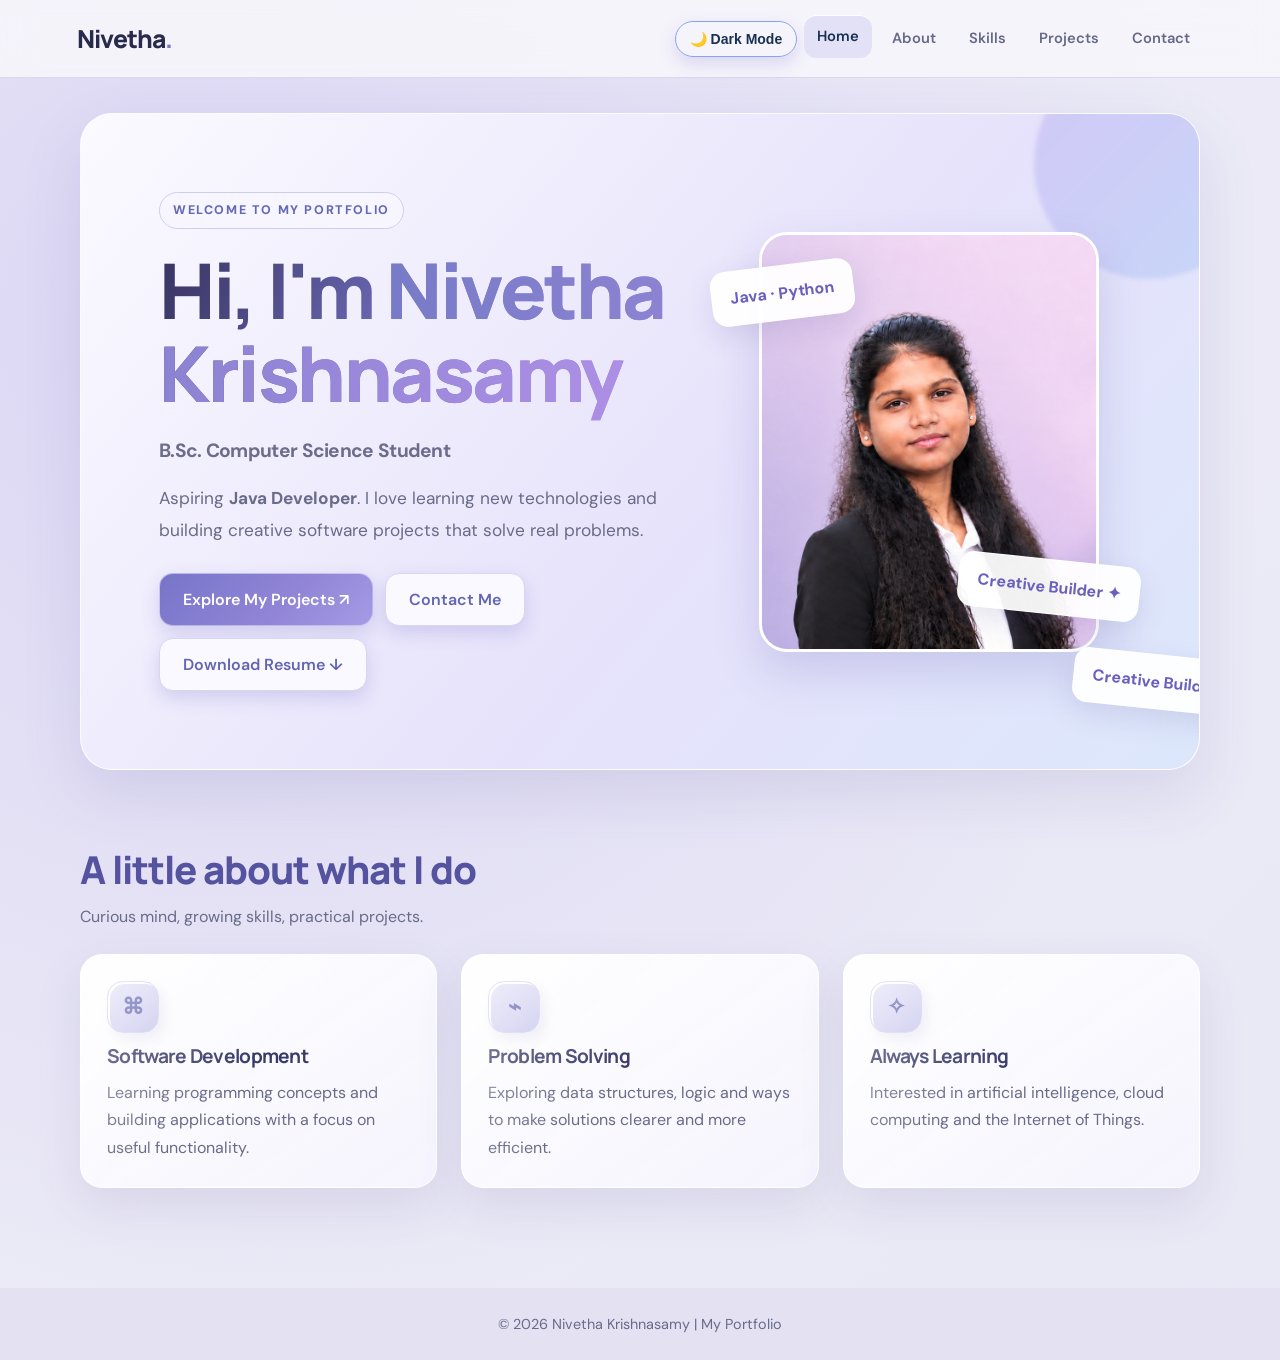
==== commit 591cdb9e: "Updated portfolio" ====
--- a/index.html
+++ b/index.html
@@ -11,6 +11,9 @@
 <header>
     <a class="logo" href="index.html">Nivetha<span>.</span></a>
     <nav>
+        <button id="theme-toggle" aria-label="Switch to dark mode">
+            🌙 Dark Mode
+        </button>
         <a class="active" href="index.html">Home</a>
         <a href="about.html">About</a>
         <a href="skills.html">Skills</a>
--- a/style.css
+++ b/style.css
@@ -2213,3 +2213,875 @@
     text-decoration: none;
 }
 
+
+/* ===== FULL PORTFOLIO MOVING EFFECTS ===== */
+
+/* 1. Moving background */
+body {
+    background-size: 200% 200%;
+    animation: backgroundMove 16s ease-in-out infinite alternate;
+}
+
+@keyframes backgroundMove {
+    0%   { background-position: 0% 50%; }
+    100% { background-position: 100% 50%; }
+}
+
+/* 2. Sections appear smoothly */
+@keyframes sectionEnter {
+    from {
+        opacity: 0;
+        transform: translateY(35px);
+    }
+    to {
+        opacity: 1;
+        transform: translateY(0);
+    }
+}
+
+.page-intro,
+.hero {
+    animation: sectionEnter 0.9s ease both;
+}
+
+/* 3. Floating profile photo */
+.visual .profile-card {
+    animation: profileFloat 4s ease-in-out infinite;
+}
+
+@keyframes profileFloat {
+    0%, 100% { transform: translateY(0) rotate(1deg); }
+    50%      { transform: translateY(-12px) rotate(-1deg); }
+}
+
+/* 4. Floating labels */
+.float-a {
+    animation: labelFloat 3.5s ease-in-out infinite;
+}
+
+.float-b {
+    animation: labelFloat 4s ease-in-out infinite reverse;
+}
+
+@keyframes labelFloat {
+    0%, 100% { translate: 0 0; }
+    50%      { translate: 0 -9px; }
+}
+
+/* 5. Cards move up smoothly */
+.card,
+.about-panel,
+.list-item,
+.contact-box,
+.contact-form {
+    transition:
+        transform 0.35s ease,
+        box-shadow 0.35s ease,
+        border-color 0.35s ease;
+}
+
+.card:hover,
+.list-item:hover,
+.contact-box:hover,
+.contact-form:hover {
+    transform: translateY(-8px);
+}
+
+/* 6. Buttons move on hover */
+.btn:hover,
+nav a:hover {
+    transform: translateY(-3px);
+}
+
+/* 7. Animated heading accent */
+.hero h1 span,
+.page-title span {
+    background: linear-gradient(
+        90deg,
+        #777bc7,
+        #ad8fe5,
+        #777bc7
+    );
+    background-size: 200% auto;
+    background-clip: text;
+    -webkit-background-clip: text;
+    color: transparent;
+    -webkit-text-fill-color: transparent;
+    animation: headingShine 4s linear infinite;
+}
+
+@keyframes headingShine {
+    to { background-position: 200% center; }
+}
+
+/* 8. Respect reduced-motion settings */
+@media (prefers-reduced-motion: reduce) {
+    body,
+    .visual .profile-card,
+    .float-a,
+    .float-b,
+    .hero,
+    .page-intro,
+    .hero h1 span,
+    .page-title span {
+        animation: none !important;
+    }
+
+    *,
+    *::before,
+    *::after {
+        scroll-behavior: auto !important;
+        transition-duration: 0.01ms !important;
+    }
+}
+
+/* Scroll reveal initial state */
+.reveal-item {
+    opacity: 0;
+    transform: translateY(28px);
+    transition: opacity 0.7s ease, transform 0.7s ease;
+}
+
+.reveal-item.revealed {
+    opacity: 1;
+    transform: translateY(0);
+}
+
+/* Avoid hidden content if JavaScript is disabled */
+@media (prefers-reduced-motion: reduce) {
+    .reveal-item {
+        opacity: 1;
+        transform: none;
+        transition: none;
+    }
+}
+
+/* ===== INTERACTIVE PORTFOLIO EFFECTS ===== */
+
+/* 1. Smooth scrolling */
+html {
+    scroll-behavior: smooth;
+    scroll-padding-top: 85px;
+}
+
+/* Animated background glow */
+body {
+    background-size: 200% 200%;
+    animation: backgroundFlow 18s ease infinite;
+}
+
+@keyframes backgroundFlow {
+    0% { background-position: 0% 50%; }
+    50% { background-position: 100% 50%; }
+    100% { background-position: 0% 50%; }
+}
+
+/* 2. Intro animation */
+.hero,
+.home-content,
+.hero-content {
+    animation: heroEnter 1s ease both;
+}
+
+@keyframes heroEnter {
+    from {
+        opacity: 0;
+        transform: translateY(25px);
+    }
+    to {
+        opacity: 1;
+        transform: translateY(0);
+    }
+}
+
+/* Floating profile photo */
+.profile-card img,
+.profile-image,
+.profile-pic {
+    animation: photoFloat 4s ease-in-out infinite;
+}
+
+@keyframes photoFloat {
+    0%, 100% { transform: translateY(0); }
+    50% { transform: translateY(-10px); }
+}
+
+/* 3. Project and skill card hover */
+.card,
+.project-card,
+.skill-card {
+    transition:
+        transform 0.3s ease,
+        box-shadow 0.3s ease,
+        border-color 0.3s ease;
+}
+
+.card:hover,
+.project-card:hover,
+.skill-card:hover {
+    transform: translateY(-8px);
+    box-shadow: 0 15px 35px rgba(85, 125, 255, 0.22);
+    border-color: #8eb8ff;
+}
+
+/* Buttons */
+button,
+.btn,
+a.btn {
+    transition: transform 0.25s ease, box-shadow 0.25s ease;
+}
+
+button:hover,
+.btn:hover,
+a.btn:hover {
+    transform: translateY(-3px);
+    box-shadow: 0 7px 18px rgba(85, 125, 255, 0.2);
+}
+
+/* 4. Scroll progress bar */
+#scroll-progress {
+    position: fixed;
+    top: 0;
+    left: 0;
+    width: 0%;
+    height: 4px;
+    background: linear-gradient(90deg, #80caff, #9b8cff);
+    z-index: 99999;
+    transition: width 0.08s linear;
+    pointer-events: none;
+}
+
+/* 5. Scroll reveal */
+.reveal-item {
+    opacity: 0;
+    transform: translateY(30px);
+    transition: opacity 0.7s ease, transform 0.7s ease;
+}
+
+.reveal-item.revealed {
+    opacity: 1;
+    transform: translateY(0);
+}
+
+/* Animated skill bars */
+.skill-bar,
+.progress-bar {
+    transform-origin: left;
+}
+
+.skill-bar.animate,
+.progress-bar.animate {
+    animation: skillFill 1.3s ease forwards;
+}
+
+@keyframes skillFill {
+    from { width: 0; }
+}
+
+/* 6. Back-to-top button */
+#back-to-top {
+    position: fixed;
+    right: 22px;
+    bottom: 22px;
+    width: 46px;
+    height: 46px;
+    border: none;
+    border-radius: 50%;
+    background: linear-gradient(135deg, #83caff, #a497ff);
+    color: #17203c;
+    font-size: 23px;
+    cursor: pointer;
+    z-index: 9999;
+    opacity: 0;
+    visibility: hidden;
+    transform: translateY(12px);
+    transition: all 0.3s ease;
+    box-shadow: 0 5px 20px rgba(90, 120, 255, 0.25);
+}
+
+#back-to-top.visible {
+    opacity: 1;
+    visibility: visible;
+    transform: translateY(0);
+}
+
+#back-to-top:hover {
+    transform: translateY(-5px);
+}
+
+/* Respect reduced-motion settings */
+@media (prefers-reduced-motion: reduce) {
+    *,
+    *::before,
+    *::after {
+        animation-duration: 0.01ms !important;
+        animation-iteration-count: 1 !important;
+        scroll-behavior: auto !important;
+        transition-duration: 0.01ms !important;
+    }
+
+    .reveal-item {
+        opacity: 1;
+        transform: none;
+    }
+}
+/* Light and Dark Mode */
+:root {
+    --bg-color: #f0f8ff;
+    --text-color: #183153;
+    --card-color: #ffffff;
+    --accent-color: #6c9ff8;
+}
+
+body {
+    background-color: var(--bg-color);
+    color: var(--text-color);
+    transition: background-color 0.4s, color 0.4s;
+}
+
+.card,
+.project-card,
+.skill-card,
+.about-panel,
+.contact-box,
+.contact-form {
+    background-color: var(--card-color);
+    color: var(--text-color);
+    transition: background-color 0.4s, color 0.4s;
+}
+
+/* Dark Mode */
+body.dark-mode {
+    --bg-color: #101827;
+    --text-color: #e5edff;
+    --card-color: #1c2940;
+    --accent-color: #9b8cff;
+}
+
+#theme-toggle {
+    padding: 10px 16px;
+    border: 1px solid var(--accent-color);
+    border-radius: 25px;
+    background: var(--card-color);
+    color: var(--text-color);
+    cursor: pointer;
+    font-size: 14px;
+    transition: 0.3s;
+}
+
+#theme-toggle:hover {
+    transform: translateY(-2px);
+    background: var(--accent-color);
+    color: white;
+}
+
+/* Light / Dark mode */
+body,
+header,
+section,
+footer,
+.card,
+.profile-card {
+    transition: background-color 0.3s ease, color 0.3s ease;
+}
+
+body.dark-mode {
+    background: #101827;
+    color: #e5edff;
+}
+
+body.dark-mode header,
+body.dark-mode footer {
+    background: #101827;
+    color: #e5edff;
+}
+
+body.dark-mode .card,
+body.dark-mode .profile-card {
+    background: #1c2940;
+    color: #e5edff;
+}
+
+body.dark-mode p,
+body.dark-mode h1,
+body.dark-mode h2,
+body.dark-mode h3 {
+    color: #e5edff;
+}
+
+#theme-toggle {
+    cursor: pointer;
+    padding: 9px 14px;
+    border: 1px solid #8b9ff5;
+    border-radius: 22px;
+    background: transparent;
+    color: inherit;
+}
+
+/* ===== DARK MODE COLORS ===== */
+
+body.dark-mode {
+    background-color: #101827 !important;
+    color: #e5edff !important;
+}
+
+body.dark-mode header,
+body.dark-mode main,
+body.dark-mode footer {
+    background-color: #101827 !important;
+    color: #e5edff !important;
+}
+
+body.dark-mode .hero,
+body.dark-mode .section {
+    background-color: #101827 !important;
+}
+
+body.dark-mode .card,
+body.dark-mode .profile-card {
+    background-color: #1c2940 !important;
+    color: #e5edff !important;
+}
+
+body.dark-mode p,
+body.dark-mode h1,
+body.dark-mode h2,
+body.dark-mode h3,
+body.dark-mode a {
+    color: #e5edff;
+}
+
+/* ===== CONTACT INTERACTIONS ===== */
+
+.contact-form input,
+.contact-form textarea {
+    box-sizing: border-box;
+    width: 100%;
+    border: 1px solid #c9d9f5;
+    border-radius: 12px;
+    padding: 13px 15px;
+    outline: none;
+    transition: border-color 0.25s ease,
+                box-shadow 0.25s ease,
+                transform 0.25s ease;
+}
+
+.contact-form input:focus,
+.contact-form textarea:focus {
+    border-color: #6c9ff8;
+    box-shadow: 0 0 0 4px rgba(108, 159, 248, 0.18);
+    transform: translateY(-2px);
+}
+
+.character-count {
+    text-align: right;
+    font-size: 12px;
+    margin-top: 6px;
+    color: #7183a0;
+}
+
+.contact-form .btn {
+    transition: transform 0.25s ease, box-shadow 0.25s ease;
+}
+
+.contact-form .btn:hover {
+    transform: translateY(-3px);
+    box-shadow: 0 8px 20px rgba(80, 120, 200, 0.2);
+}
+
+.contact-form .btn:disabled {
+    opacity: 0.65;
+    cursor: wait;
+    transform: none;
+}
+
+body.dark-mode .contact-form input,
+body.dark-mode .contact-form textarea {
+    background: #101827;
+    color: #e5edff;
+    border-color: #465979;
+}
+
+body.dark-mode .character-count {
+    color: #c0cce2;
+}
+
+@media (prefers-reduced-motion: reduce) {
+    .contact-form input,
+    .contact-form textarea,
+    .contact-form .btn {
+        transition: none;
+    }
+}
+
+/* Interactive Project Cards */
+.project-card {
+    transition: transform 0.3s ease,
+                box-shadow 0.3s ease,
+                border-color 0.3s ease;
+    border: 1px solid transparent;
+    border-radius: 15px;
+}
+
+.project-card:hover {
+    transform: translateY(-8px);
+    border-color: #75bfff;
+    box-shadow: 0 12px 30px rgba(80, 160, 255, 0.25);
+}
+
+/* Project card heading */
+.project-card h3 {
+    transition: color 0.3s ease;
+}
+
+.project-card:hover h3 {
+    color: #369bff;
+}
+
+/* Respect reduced-motion preferences */
+@media (prefers-reduced-motion: reduce) {
+    .project-card,
+    .project-card h3 {
+        transition: none;
+    }
+
+    .project-card:hover {
+        transform: none;
+    }
+}
+
+/* Scroll Reveal Animation */
+.reveal {
+    opacity: 0;
+    transform: translateY(30px);
+    transition: opacity 0.7s ease, transform 0.7s ease;
+}
+
+.reveal.show {
+    opacity: 1;
+    transform: translateY(0);
+}
+
+@media (prefers-reduced-motion: reduce) {
+    .reveal {
+        opacity: 1;
+        transform: none;
+        transition: none;
+    }
+}
+
+
+/* 3D Blooming Skills Wall */
+.bloom-skills {
+    padding: 60px 20px;
+    text-align: center;
+    color: #234568;
+}
+
+.bloom-skills h2 {
+    color: #267fc2;
+    font-size: clamp(1.8rem, 4vw, 2.5rem);
+    margin-bottom: 10px;
+}
+
+.bloom-subtitle {
+    color: #64829e;
+    margin-bottom: 40px;
+}
+
+.bloom-grid {
+    display: grid;
+    grid-template-columns: repeat(4, minmax(0, 1fr));
+    gap: 24px;
+    max-width: 1050px;
+    margin: auto;
+    perspective: 1000px;
+}
+
+.bloom-card {
+    min-width: 0;
+    height: 235px;
+    padding: 0;
+    border: 1px solid #d4eaff;
+    border-radius: 22px;
+    background: transparent;
+    color: inherit;
+    cursor: pointer;
+    text-align: center;
+    perspective: 1000px;
+    animation: bloomFloat 4s ease-in-out infinite;
+    transition: box-shadow 0.35s ease, border-color 0.35s ease;
+}
+
+.bloom-card:nth-child(2) {
+    animation-delay: -1s;
+}
+
+.bloom-card:nth-child(3) {
+    animation-delay: -2s;
+}
+
+.bloom-card:nth-child(4) {
+    animation-delay: -3s;
+}
+
+.bloom-inner {
+    display: grid;
+    width: 100%;
+    height: 100%;
+    position: relative;
+    transform-style: preserve-3d;
+    transition: transform 0.65s ease;
+}
+
+.bloom-front,
+.bloom-back {
+    grid-area: 1 / 1;
+    display: flex;
+    flex-direction: column;
+    justify-content: center;
+    align-items: center;
+    gap: 14px;
+    padding: 18px;
+    border-radius: 21px;
+    background: linear-gradient(145deg, #ffffff, #e7f4ff);
+    backface-visibility: hidden;
+    -webkit-backface-visibility: hidden;
+}
+
+.bloom-back {
+    transform: rotateY(180deg);
+    background: linear-gradient(145deg, #d8efff, #fafdff);
+    color: #315b7e;
+    font-size: 14px;
+    line-height: 1.6;
+}
+
+.skill-icon {
+    font-size: 42px;
+    transition: transform 0.35s ease;
+}
+
+.skill-name {
+    font-size: 21px;
+    font-weight: 700;
+    color: #247bb9;
+}
+
+.skill-hint {
+    font-size: 12px;
+    color: #64829e;
+}
+
+.bloom-card:hover,
+.bloom-card:focus-visible {
+    border-color: #72bdff;
+    box-shadow:
+        0 0 12px rgba(77, 170, 255, 0.35),
+        0 0 35px rgba(77, 170, 255, 0.22);
+}
+
+.bloom-card:hover .skill-icon {
+    transform: scale(1.2);
+}
+
+.bloom-card.is-flipped .bloom-inner {
+    transform: rotateY(180deg);
+}
+
+.bloom-card.is-flipped {
+    animation-play-state: paused;
+}
+
+@keyframes bloomFloat {
+    0%, 100% {
+        transform: translateY(0);
+    }
+    50% {
+        transform: translateY(-8px);
+    }
+}
+
+@media (max-width: 750px) {
+    .bloom-grid {
+        grid-template-columns: repeat(2, minmax(0, 1fr));
+        gap: 16px;
+    }
+}
+
+@media (max-width: 380px) {
+    .bloom-grid {
+        gap: 10px;
+    }
+
+    .bloom-card {
+        height: 215px;
+    }
+
+    .bloom-front,
+    .bloom-back {
+        padding: 10px;
+    }
+}
+
+@media (prefers-reduced-motion: reduce) {
+    .bloom-card {
+        animation: none;
+        transition: none;
+    }
+
+    .bloom-inner,
+    .skill-icon {
+        transition: none;
+    }
+}
+
+/* 3D Project Carousel */
+.project-carousel-section {
+    padding: 60px 20px;
+    text-align: center;
+    overflow: hidden;
+    color: #234568;
+}
+
+.project-carousel-section h2 {
+    color: #267fc2;
+    font-size: clamp(2rem, 4vw, 2.8rem);
+}
+
+.carousel-scene {
+    max-width: 750px;
+    margin: 40px auto 20px;
+    perspective: 1100px;
+    touch-action: pan-y;
+}
+
+.project-carousel {
+    display: grid;
+    grid-template-columns: minmax(0, 1fr);
+    transform-style: preserve-3d;
+    transition: transform 0.55s ease;
+    cursor: grab;
+}
+
+.project-carousel:active {
+    cursor: grabbing;
+}
+
+.carousel-card {
+    grid-area: 1 / 1;
+    padding: 30px;
+    border: 1px solid #c9e6ff;
+    border-radius: 24px;
+    background: linear-gradient(145deg, #ffffff, #eaf6ff);
+    box-shadow: 0 15px 40px rgba(65, 145, 210, 0.12);
+    opacity: 0;
+    visibility: hidden;
+    pointer-events: none;
+    transform: translateX(70px) rotateY(-18deg) scale(0.92);
+    transition:
+        opacity 0.45s ease,
+        transform 0.55s ease,
+        box-shadow 0.35s ease,
+        border-color 0.35s ease,
+        visibility 0.45s;
+}
+
+.carousel-card.active {
+    opacity: 1;
+    visibility: visible;
+    pointer-events: auto;
+    transform: translateX(0) rotateY(0) scale(1);
+    box-shadow: 0 18px 45px rgba(65, 145, 210, 0.2);
+}
+
+.carousel-card.active:hover {
+    border-color: #75bfff;
+    box-shadow:
+        0 18px 40px rgba(65, 145, 210, 0.2),
+        0 0 28px rgba(95, 180, 255, 0.25);
+}
+
+.carousel-icon {
+    font-size: 45px;
+    margin-bottom: 15px;
+}
+
+.carousel-card h3 {
+    color: #267fc2;
+    font-size: 1.4rem;
+}
+
+.carousel-card p {
+    line-height: 1.7;
+}
+
+.carousel-tech {
+    color: #347fb5;
+    font-size: 0.9rem;
+}
+
+.carousel-details,
+.carousel-controls button {
+    border: 1px solid #a8d7ff;
+    border-radius: 12px;
+    background: #dff1ff;
+    color: #1769aa;
+    padding: 11px 18px;
+    font-weight: 600;
+    cursor: pointer;
+    transition: 0.25s ease;
+}
+
+.carousel-details:hover,
+.carousel-controls button:hover {
+    background: #75bfff;
+    color: #ffffff;
+    transform: translateY(-2px);
+}
+
+.carousel-controls {
+    display: flex;
+    justify-content: center;
+    align-items: center;
+    gap: 22px;
+}
+
+#carouselCounter {
+    color: #347fb5;
+    font-weight: 600;
+}
+
+.carousel-hint {
+    color: #64829e;
+    font-size: 13px;
+}
+
+@media (max-width: 500px) {
+    .carousel-card {
+        padding: 22px 17px;
+    }
+}
+
+@media (prefers-reduced-motion: reduce) {
+    .project-carousel,
+    .carousel-card,
+    .carousel-details,
+    .carousel-controls button {
+        transition: none;
+    }
+}
+/* Project Details popup - remove unwanted left corner area */
+.project-modal-content .modal-close {
+    display: none !important;
+}
+
+.project-modal-content {
+    padding: 28px !important;
+    border-radius: 18px;
+}
+
+.project-modal-content .modal-github-btn {
+    display: inline-block;
+    margin-top: 12px;
+}
